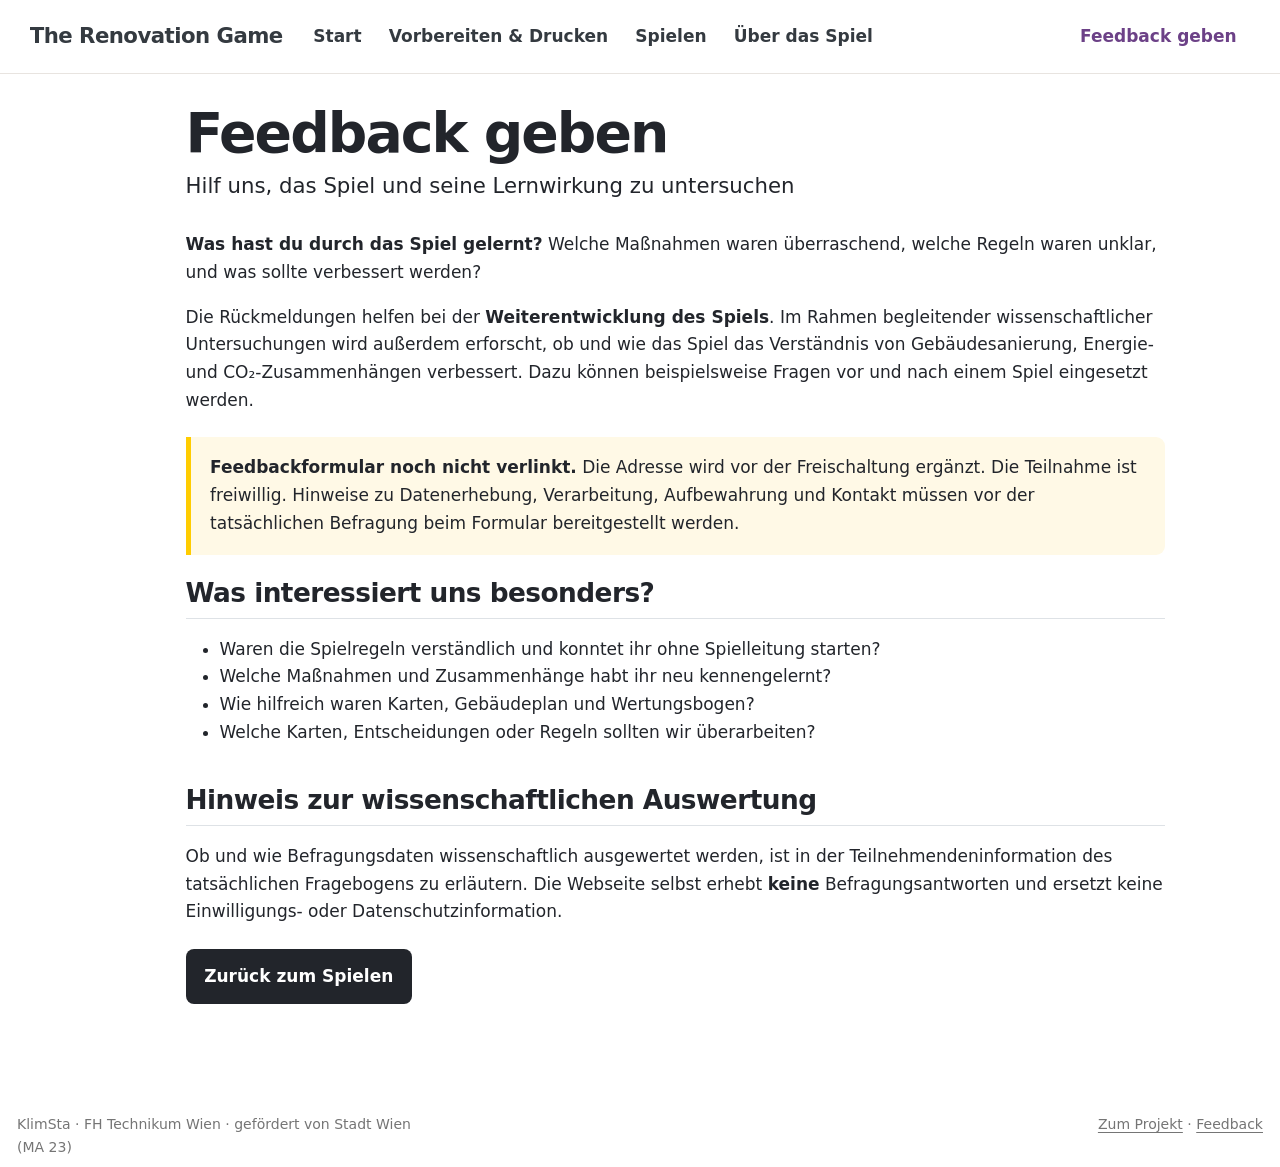
==== feedback.html @ 0b0e60f6 "Built site for gh-pages" ====
<!DOCTYPE html>
<html xmlns="http://www.w3.org/1999/xhtml" lang="en" xml:lang="en"><head>

<meta charset="utf-8">
<meta name="generator" content="quarto-1.10.19">

<meta name="viewport" content="width=device-width, initial-scale=1.0, user-scalable=yes">


<title>Feedback geben – The Renovation Game</title>
<style>
/* Default styles provided by pandoc.
** See https://pandoc.org/MANUAL.html#variables-for-html for config info.
*/
span.smallcaps{font-variant: small-caps;}
div.columns{display: flex; gap: 1.5em;}
div.column{flex: auto;}
@media screen {
div.columns{gap: min(4vw, 1.5em);}
div.column{overflow-x: auto;}
}
div.hanging-indent{margin-left: 1.5em; text-indent: -1.5em;}
ul.task-list{list-style: none;}
ul.task-list li input[type="checkbox"] {
  width: 0.8em;
  margin: 0 0.8em 0.2em -1em; /* quarto-specific, see https://github.com/quarto-dev/quarto-cli/issues/4556 */ 
  vertical-align: middle;
}
</style>


<script src="site_libs/quarto-nav/quarto-nav.js"></script>
<script src="site_libs/quarto-nav/headroom.min.js"></script>
<link href="./assets/img/favicon.png" rel="icon" type="image/png">
<script src="site_libs/clipboard/clipboard.min.js"></script>
<script src="site_libs/quarto-html/quarto.js" type="module"></script>
<script src="site_libs/quarto-html/tabsets/tabsets.js" type="module"></script>
<script src="site_libs/quarto-html/popper.min.js"></script>
<script src="site_libs/quarto-html/tippy.umd.min.js"></script>
<link href="site_libs/quarto-html/tippy.css" rel="stylesheet">
<link href="site_libs/quarto-html/quarto-syntax-highlighting-bf27225e3a48a9273f3daa8f8e829971.css" rel="stylesheet" id="quarto-text-highlighting-styles">
<script src="site_libs/bootstrap/bootstrap.min.js"></script>
<link href="site_libs/bootstrap/bootstrap-icons.css" rel="stylesheet">
<link href="site_libs/bootstrap/bootstrap-021c4d350c4dfd0afa9a704526275538.min.css" rel="stylesheet" append-hash="true" id="quarto-bootstrap" data-mode="light">
<script id="quarto-search-options" type="application/json">{
  "language": {
    "search-no-results-text": "No results",
    "search-matching-documents-text": "matching documents",
    "search-copy-link-title": "Copy link to search",
    "search-hide-matches-text": "Hide additional matches",
    "search-more-match-text": "more match in this document",
    "search-more-matches-text": "more matches in this document",
    "search-clear-button-title": "Clear",
    "search-text-placeholder": "",
    "search-detached-cancel-button-title": "Cancel",
    "search-submit-button-title": "Submit",
    "search-label": "Search"
  }
}</script>
<style>html{ scroll-behavior: smooth; }</style>


<link rel="stylesheet" href="styles.css">
</head>

<body class="nav-fixed fullcontent quarto-light">

<div id="quarto-search-results"></div>
  <header id="quarto-header" class="headroom fixed-top">
    <nav class="navbar navbar-expand-lg " data-bs-theme="dark">
      <div class="navbar-container container-fluid">
      <div class="navbar-brand-container mx-auto">
    <a class="navbar-brand" href="./index.html">
    <span class="navbar-title">The Renovation Game</span>
    </a>
  </div>
          <button class="navbar-toggler" type="button" data-bs-toggle="collapse" data-bs-target="#navbarCollapse" aria-controls="navbarCollapse" role="menu" aria-expanded="false" aria-label="Toggle navigation" onclick="if (window.quartoToggleHeadroom) { window.quartoToggleHeadroom(); }">
  <span class="navbar-toggler-icon"></span>
</button>
          <div class="collapse navbar-collapse" id="navbarCollapse">
            <ul class="navbar-nav navbar-nav-scroll me-auto">
  <li class="nav-item">
    <a class="nav-link" href="./index.html"> 
<span class="menu-text">Start</span></a>
  </li>  
  <li class="nav-item">
    <a class="nav-link" href="./vorbereiten.html"> 
<span class="menu-text">Vorbereiten &amp; Drucken</span></a>
  </li>  
  <li class="nav-item">
    <a class="nav-link" href="./spielen.html"> 
<span class="menu-text">Spielen</span></a>
  </li>  
  <li class="nav-item">
    <a class="nav-link" href="./ueber.html"> 
<span class="menu-text">Über das Spiel</span></a>
  </li>  
</ul>
            <ul class="navbar-nav navbar-nav-scroll ms-auto">
  <li class="nav-item">
    <a class="nav-link active" href="./feedback.html" aria-current="page"> 
<span class="menu-text">Feedback geben</span></a>
  </li>  
</ul>
          </div> <!-- /navcollapse -->
            <div class="quarto-navbar-tools">
</div>
      </div> <!-- /container-fluid -->
    </nav>
</header>
<!-- content -->
<div id="quarto-content" class="quarto-container page-columns page-rows-contents page-layout-article page-navbar">
<!-- sidebar -->
<!-- margin-sidebar -->
    
<!-- main -->
<main class="content" id="quarto-document-content">

<header id="title-block-header" class="quarto-title-block default">
<div class="quarto-title">
<h1 class="title">Feedback geben</h1>
<p class="subtitle lead">Hilf uns, das Spiel und seine Lernwirkung zu untersuchen</p>
</div>



<div class="quarto-title-meta">

    
  
    
  </div>
  


</header>


<p><strong>Was hast du durch das Spiel gelernt?</strong> Welche Maßnahmen waren überraschend, welche Regeln waren unklar, und was sollte verbessert werden?</p>
<p>Die Rückmeldungen helfen bei der <strong>Weiterentwicklung des Spiels</strong>. Im Rahmen begleitender wissenschaftlicher Untersuchungen wird außerdem erforscht, ob und wie das Spiel das Verständnis von Gebäudesanierung, Energie- und CO₂-Zusammenhängen verbessert. Dazu können beispielsweise Fragen vor und nach einem Spiel eingesetzt werden.</p>
<div class="note warning">
<strong>Feedbackformular noch nicht verlinkt.</strong> Die Adresse wird vor der Freischaltung ergänzt. Die Teilnahme ist freiwillig. Hinweise zu Datenerhebung, Verarbeitung, Aufbewahrung und Kontakt müssen vor der tatsächlichen Befragung beim Formular bereitgestellt werden.
</div>
<!-- REDAKTION: Die folgende Platzhalter-Box durch den echten Befragungslink ersetzen.
Beispiel: [Zum Feedbackfragebogen](https://...){.btn-game}
Nicht annehmen, dass Feedback anonym ist, bevor der Fragebogen datenschutzrechtlich geprüft wurde.
Bei Minderjährigen ggf. zusätzliche Anforderungen nach Ethik-/Datenschutzkonzept berücksichtigen. -->
<section id="was-interessiert-uns-besonders" class="level2">
<h2 data-anchor-id="was-interessiert-uns-besonders">Was interessiert uns besonders?</h2>
<ul>
<li>Waren die Spielregeln verständlich und konntet ihr ohne Spielleitung starten?</li>
<li>Welche Maßnahmen und Zusammenhänge habt ihr neu kennengelernt?</li>
<li>Wie hilfreich waren Karten, Gebäudeplan und Wertungsbogen?</li>
<li>Welche Karten, Entscheidungen oder Regeln sollten wir überarbeiten?</li>
</ul>
</section>
<section id="hinweis-zur-wissenschaftlichen-auswertung" class="level2">
<h2 data-anchor-id="hinweis-zur-wissenschaftlichen-auswertung">Hinweis zur wissenschaftlichen Auswertung</h2>
<p>Ob und wie Befragungsdaten wissenschaftlich ausgewertet werden, ist in der Teilnehmendeninformation des tatsächlichen Fragebogens zu erläutern. Die Webseite selbst erhebt <strong>keine</strong> Befragungsantworten und ersetzt keine Einwilligungs- oder Datenschutzinformation.</p>
<p><a href="spielen.html" class="btn-game alt">Zurück zum Spielen</a></p>


</section>

</main> <!-- /main -->
<script id="quarto-html-after-body" type="application/javascript">
  window.document.addEventListener("DOMContentLoaded", function (event) {
    const isCodeAnnotation = (el) => {
      for (const clz of el.classList) {
        if (clz.startsWith('code-annotation-')) {                     
          return true;
        }
      }
      return false;
    }
    const onCopySuccess = function(e) {
      // button target
      const button = e.trigger;
      // don't keep focus
      button.blur();
      // flash "checked"
      button.classList.add('code-copy-button-checked');
      var currentTitle = button.getAttribute("title");
      button.setAttribute("title", "Copied!");
      let tooltip;
      if (window.bootstrap) {
        button.setAttribute("data-bs-toggle", "tooltip");
        button.setAttribute("data-bs-placement", "left");
        button.setAttribute("data-bs-title", "Copied!");
        tooltip = new bootstrap.Tooltip(button, 
          { trigger: "manual", 
            customClass: "code-copy-button-tooltip",
            offset: [0, -8]});
        tooltip.show();    
      }
      setTimeout(function() {
        if (tooltip) {
          tooltip.hide();
          button.removeAttribute("data-bs-title");
          button.removeAttribute("data-bs-toggle");
          button.removeAttribute("data-bs-placement");
        }
        button.setAttribute("title", currentTitle);
        button.classList.remove('code-copy-button-checked');
      }, 1000);
      // clear code selection
      e.clearSelection();
    }
    const getTextToCopy = function(trigger) {
      const outerScaffold = trigger.parentElement.cloneNode(true);
      const codeEl = outerScaffold.querySelector('code');
      for (const childEl of codeEl.children) {
        if (isCodeAnnotation(childEl)) {
          childEl.remove();
        }
      }
      return codeEl.innerText;
    }
    const clipboard = new window.ClipboardJS('.code-copy-button:not([data-in-quarto-modal])', {
      text: getTextToCopy
    });
    clipboard.on('success', onCopySuccess);
    if (window.document.getElementById('quarto-embedded-source-code-modal')) {
      const clipboardModal = new window.ClipboardJS('.code-copy-button[data-in-quarto-modal]', {
        text: getTextToCopy,
        container: window.document.getElementById('quarto-embedded-source-code-modal')
      });
      clipboardModal.on('success', onCopySuccess);
    }
      var localhostRegex = new RegExp(/^(?:http|https):\/\/localhost\:?[0-9]*\//);
      var mailtoRegex = new RegExp(/^mailto:/);
        var filterRegex = new RegExp("https:\/\/simonschaluppe\.github\.io\/KlimSta-Brettspiel\/");
      var isInternal = (href) => {
          return filterRegex.test(href) || localhostRegex.test(href) || mailtoRegex.test(href);
      }
      // Inspect non-navigation links and adorn them if external
     var links = window.document.querySelectorAll('a[href]:not(.nav-link):not(.navbar-brand):not(.toc-action):not(.sidebar-link):not(.sidebar-item-toggle):not(.pagination-link):not(.no-external):not([aria-hidden]):not(.dropdown-item):not(.quarto-navigation-tool):not(.about-link)');
      for (var i=0; i<links.length; i++) {
        const link = links[i];
        if (!isInternal(link.href)) {
          // undo the damage that might have been done by quarto-nav.js in the case of
          // links that we want to consider external
          if (link.dataset.originalHref !== undefined) {
            link.href = link.dataset.originalHref;
          }
            // target, if specified
            link.setAttribute("target", "_blank");
            if (link.getAttribute("rel") === null) {
              link.setAttribute("rel", "noopener");
            }
        }
      }
    function tippyHover(el, contentFn, onTriggerFn, onUntriggerFn) {
      const config = {
        allowHTML: true,
        maxWidth: 500,
        delay: 100,
        arrow: false,
        appendTo: function(el) {
            return el.parentElement;
        },
        interactive: true,
        interactiveBorder: 10,
        theme: 'quarto',
        placement: 'bottom-start',
      };
      if (contentFn) {
        config.content = contentFn;
      }
      if (onTriggerFn) {
        config.onTrigger = onTriggerFn;
      }
      if (onUntriggerFn) {
        config.onUntrigger = onUntriggerFn;
      }
      window.tippy(el, config); 
    }
    const noterefs = window.document.querySelectorAll('a[role="doc-noteref"]');
    for (var i=0; i<noterefs.length; i++) {
      const ref = noterefs[i];
      tippyHover(ref, function() {
        // use id or data attribute instead here
        let href = ref.getAttribute('data-footnote-href') || ref.getAttribute('href');
        try { href = new URL(href).hash; } catch {}
        const id = href.replace(/^#\/?/, "");
        const note = window.document.getElementById(id);
        if (note) {
          return note.innerHTML;
        } else {
          return "";
        }
      });
    }
    const xrefs = window.document.querySelectorAll('a.quarto-xref');
    const processXRef = (id, note) => {
      // Strip column container classes
      const stripColumnClz = (el) => {
        el.classList.remove("page-full", "page-columns");
        if (el.children) {
          for (const child of el.children) {
            stripColumnClz(child);
          }
        }
      }
      stripColumnClz(note)
      if (id === null || id.startsWith('sec-')) {
        // Special case sections, only their first couple elements
        const container = document.createElement("div");
        if (note.children && note.children.length > 2) {
          container.appendChild(note.children[0].cloneNode(true));
          for (let i = 1; i < note.children.length; i++) {
            const child = note.children[i];
            if (child.tagName === "P" && child.innerText === "") {
              continue;
            } else {
              container.appendChild(child.cloneNode(true));
              break;
            }
          }
          if (window.Quarto?.typesetMath) {
            window.Quarto.typesetMath(container);
          }
          return container.innerHTML
        } else {
          if (window.Quarto?.typesetMath) {
            window.Quarto.typesetMath(note);
          }
          return note.innerHTML;
        }
      } else {
        // Remove any anchor links if they are present
        const anchorLink = note.querySelector('a.anchorjs-link');
        if (anchorLink) {
          anchorLink.remove();
        }
        if (window.Quarto?.typesetMath) {
          window.Quarto.typesetMath(note);
        }
        if (note.classList.contains("callout")) {
          return note.outerHTML;
        } else {
          return note.innerHTML;
        }
      }
    }
    for (var i=0; i<xrefs.length; i++) {
      const xref = xrefs[i];
      tippyHover(xref, undefined, function(instance) {
        instance.disable();
        let url = xref.getAttribute('href');
        let hash = undefined; 
        if (url.startsWith('#')) {
          hash = url;
        } else {
          try { hash = new URL(url).hash; } catch {}
        }
        if (hash) {
          const id = hash.replace(/^#\/?/, "");
          const note = window.document.getElementById(id);
          if (note !== null) {
            try {
              const html = processXRef(id, note.cloneNode(true));
              instance.setContent(html);
            } finally {
              instance.enable();
              instance.show();
            }
          } else {
            // See if we can fetch this
            fetch(url.split('#')[0])
            .then(res => res.text())
            .then(html => {
              const parser = new DOMParser();
              const htmlDoc = parser.parseFromString(html, "text/html");
              const note = htmlDoc.getElementById(id);
              if (note !== null) {
                const html = processXRef(id, note);
                instance.setContent(html);
              } 
            }).finally(() => {
              instance.enable();
              instance.show();
            });
          }
        } else {
          // See if we can fetch a full url (with no hash to target)
          // This is a special case and we should probably do some content thinning / targeting
          fetch(url)
          .then(res => res.text())
          .then(html => {
            const parser = new DOMParser();
            const htmlDoc = parser.parseFromString(html, "text/html");
            const note = htmlDoc.querySelector('main.content');
            if (note !== null) {
              // This should only happen for chapter cross references
              // (since there is no id in the URL)
              // remove the first header
              if (note.children.length > 0 && note.children[0].tagName === "HEADER") {
                note.children[0].remove();
              }
              const html = processXRef(null, note);
              instance.setContent(html);
            } 
          }).finally(() => {
            instance.enable();
            instance.show();
          });
        }
      }, function(instance) {
      });
    }
        let selectedAnnoteEl;
        const selectorForAnnotation = ( cell, annotation) => {
          let cellAttr = 'data-code-cell="' + cell + '"';
          let lineAttr = 'data-code-annotation="' +  annotation + '"';
          const selector = 'span[' + cellAttr + '][' + lineAttr + ']';
          return selector;
        }
        const selectCodeLines = (annoteEl) => {
          const doc = window.document;
          const targetCell = annoteEl.getAttribute("data-target-cell");
          const targetAnnotation = annoteEl.getAttribute("data-target-annotation");
          const annoteSpan = window.document.querySelector(selectorForAnnotation(targetCell, targetAnnotation));
          const lines = annoteSpan.getAttribute("data-code-lines").split(",");
          const lineIds = lines.map((line) => {
            return targetCell + "-" + line;
          })
          let top = null;
          let height = null;
          let parent = null;
          if (lineIds.length > 0) {
              //compute the position of the single el (top and bottom and make a div)
              const el = window.document.getElementById(lineIds[0]);
              top = el.offsetTop;
              height = el.offsetHeight;
              parent = el.parentElement.parentElement;
            if (lineIds.length > 1) {
              const lastEl = window.document.getElementById(lineIds[lineIds.length - 1]);
              const bottom = lastEl.offsetTop + lastEl.offsetHeight;
              height = bottom - top;
            }
            if (top !== null && height !== null && parent !== null) {
              // cook up a div (if necessary) and position it 
              let div = window.document.getElementById("code-annotation-line-highlight");
              if (div === null) {
                div = window.document.createElement("div");
                div.setAttribute("id", "code-annotation-line-highlight");
                div.style.position = 'absolute';
                parent.appendChild(div);
              }
              div.style.top = top - 2 + "px";
              div.style.height = height + 4 + "px";
              div.style.left = 0;
              let gutterDiv = window.document.getElementById("code-annotation-line-highlight-gutter");
              if (gutterDiv === null) {
                gutterDiv = window.document.createElement("div");
                gutterDiv.setAttribute("id", "code-annotation-line-highlight-gutter");
                gutterDiv.style.position = 'absolute';
                const codeCell = window.document.getElementById(targetCell);
                const gutter = codeCell.querySelector('.code-annotation-gutter');
                gutter.appendChild(gutterDiv);
              }
              gutterDiv.style.top = top - 2 + "px";
              gutterDiv.style.height = height + 4 + "px";
            }
            selectedAnnoteEl = annoteEl;
          }
        };
        const unselectCodeLines = () => {
          const elementsIds = ["code-annotation-line-highlight", "code-annotation-line-highlight-gutter"];
          elementsIds.forEach((elId) => {
            const div = window.document.getElementById(elId);
            if (div) {
              div.remove();
            }
          });
          selectedAnnoteEl = undefined;
        };
          // Handle positioning of the toggle
      window.addEventListener(
        "resize",
        throttle(() => {
          elRect = undefined;
          if (selectedAnnoteEl) {
            selectCodeLines(selectedAnnoteEl);
          }
        }, 10)
      );
      function throttle(fn, ms) {
      let throttle = false;
      let timer;
        return (...args) => {
          if(!throttle) { // first call gets through
              fn.apply(this, args);
              throttle = true;
          } else { // all the others get throttled
              if(timer) clearTimeout(timer); // cancel #2
              timer = setTimeout(() => {
                fn.apply(this, args);
                timer = throttle = false;
              }, ms);
          }
        };
      }
        // Attach click handler to the DT
        const annoteDls = window.document.querySelectorAll('dt[data-target-cell]');
        for (const annoteDlNode of annoteDls) {
          annoteDlNode.addEventListener('click', (event) => {
            const clickedEl = event.target;
            if (clickedEl !== selectedAnnoteEl) {
              unselectCodeLines();
              const activeEl = window.document.querySelector('dt[data-target-cell].code-annotation-active');
              if (activeEl) {
                activeEl.classList.remove('code-annotation-active');
              }
              selectCodeLines(clickedEl);
              clickedEl.classList.add('code-annotation-active');
            } else {
              // Unselect the line
              unselectCodeLines();
              clickedEl.classList.remove('code-annotation-active');
            }
          });
        }
    const findCites = (el) => {
      const parentEl = el.parentElement;
      if (parentEl) {
        const cites = parentEl.dataset.cites;
        if (cites) {
          return {
            el,
            cites: cites.split(' ')
          };
        } else {
          return findCites(el.parentElement)
        }
      } else {
        return undefined;
      }
    };
    var bibliorefs = window.document.querySelectorAll('a[role="doc-biblioref"]');
    for (var i=0; i<bibliorefs.length; i++) {
      const ref = bibliorefs[i];
      const citeInfo = findCites(ref);
      if (citeInfo) {
        tippyHover(citeInfo.el, function() {
          var popup = window.document.createElement('div');
          citeInfo.cites.forEach(function(cite) {
            var citeDiv = window.document.createElement('div');
            citeDiv.classList.add('hanging-indent');
            citeDiv.classList.add('csl-entry');
            var biblioDiv = window.document.getElementById('ref-' + cite);
            if (biblioDiv) {
              citeDiv.innerHTML = biblioDiv.innerHTML;
            }
            popup.appendChild(citeDiv);
          });
          return popup.innerHTML;
        });
      }
    }
  });
  </script>
</div> <!-- /content -->
<footer class="footer">
  <div class="nav-footer">
    <div class="nav-footer-left">
<p>KlimSta · FH Technikum Wien · gefördert von Stadt Wien (MA 23)</p>
</div>   
    <div class="nav-footer-center">
      &nbsp;
    </div>
    <div class="nav-footer-right">
<p><a href="./ueber.html">Zum Projekt</a> · <a href="./feedback.html">Feedback</a></p>
</div>
  </div>
</footer>




<script src="site_libs/quarto-html/zenscroll-min.js"></script>
</body></html>
---- site_libs/quarto-html/tippy.css ----
.tippy-box[data-animation=fade][data-state=hidden]{opacity:0}[data-tippy-root]{max-width:calc(100vw - 10px)}.tippy-box{position:relative;background-color:#333;color:#fff;border-radius:4px;font-size:14px;line-height:1.4;white-space:normal;outline:0;transition-property:transform,visibility,opacity}.tippy-box[data-placement^=top]>.tippy-arrow{bottom:0}.tippy-box[data-placement^=top]>.tippy-arrow:before{bottom:-7px;left:0;border-width:8px 8px 0;border-top-color:initial;transform-origin:center top}.tippy-box[data-placement^=bottom]>.tippy-arrow{top:0}.tippy-box[data-placement^=bottom]>.tippy-arrow:before{top:-7px;left:0;border-width:0 8px 8px;border-bottom-color:initial;transform-origin:center bottom}.tippy-box[data-placement^=left]>.tippy-arrow{right:0}.tippy-box[data-placement^=left]>.tippy-arrow:before{border-width:8px 0 8px 8px;border-left-color:initial;right:-7px;transform-origin:center left}.tippy-box[data-placement^=right]>.tippy-arrow{left:0}.tippy-box[data-placement^=right]>.tippy-arrow:before{left:-7px;border-width:8px 8px 8px 0;border-right-color:initial;transform-origin:center right}.tippy-box[data-inertia][data-state=visible]{transition-timing-function:cubic-bezier(.54,1.5,.38,1.11)}.tippy-arrow{width:16px;height:16px;color:#333}.tippy-arrow:before{content:"";position:absolute;border-color:transparent;border-style:solid}.tippy-content{position:relative;padding:5px 9px;z-index:1}
---- site_libs/quarto-html/quarto-syntax-highlighting-bf27225e3a48a9273f3daa8f8e829971.css ----
/* quarto syntax highlight colors */
:root {
  --quarto-hl-ot-color: #003B4F;
  --quarto-hl-at-color: #657422;
  --quarto-hl-ss-color: #20794D;
  --quarto-hl-an-color: #5E5E5E;
  --quarto-hl-fu-color: #4758AB;
  --quarto-hl-st-color: #20794D;
  --quarto-hl-cf-color: #003B4F;
  --quarto-hl-op-color: #5E5E5E;
  --quarto-hl-er-color: #AD0000;
  --quarto-hl-bn-color: #AD0000;
  --quarto-hl-al-color: #AD0000;
  --quarto-hl-va-color: #111111;
  --quarto-hl-bu-color: inherit;
  --quarto-hl-ex-color: inherit;
  --quarto-hl-pp-color: #AD0000;
  --quarto-hl-in-color: #5E5E5E;
  --quarto-hl-vs-color: #20794D;
  --quarto-hl-wa-color: #5E5E5E;
  --quarto-hl-do-color: #5E5E5E;
  --quarto-hl-im-color: #00769E;
  --quarto-hl-ch-color: #20794D;
  --quarto-hl-dt-color: #AD0000;
  --quarto-hl-fl-color: #AD0000;
  --quarto-hl-co-color: #5E5E5E;
  --quarto-hl-cv-color: #5E5E5E;
  --quarto-hl-cn-color: #8f5902;
  --quarto-hl-sc-color: #5E5E5E;
  --quarto-hl-dv-color: #AD0000;
  --quarto-hl-kw-color: #003B4F;
}

/* other quarto variables */
:root {
  --quarto-font-monospace: SFMono-Regular, Menlo, Monaco, Consolas, "Liberation Mono", "Courier New", monospace;
}

/* syntax highlight based on Pandoc's rules */
pre > code.sourceCode > span {
  color: #003B4F;
}

code.sourceCode > span {
  color: #003B4F;
}

div.sourceCode,
div.sourceCode pre.sourceCode {
  color: #003B4F;
}

/* Normal */
code span {
  color: #003B4F;
}

/* Alert */
code span.al {
  color: #AD0000;
  font-style: inherit;
}

/* Annotation */
code span.an {
  color: #5E5E5E;
  font-style: inherit;
}

/* Attribute */
code span.at {
  color: #657422;
  font-style: inherit;
}

/* BaseN */
code span.bn {
  color: #AD0000;
  font-style: inherit;
}

/* BuiltIn */
code span.bu {
  font-style: inherit;
}

/* ControlFlow */
code span.cf {
  color: #003B4F;
  font-weight: bold;
  font-style: inherit;
}

/* Char */
code span.ch {
  color: #20794D;
  font-style: inherit;
}

/* Constant */
code span.cn {
  color: #8f5902;
  font-style: inherit;
}

/* Comment */
code span.co {
  color: #5E5E5E;
  font-style: inherit;
}

/* CommentVar */
code span.cv {
  color: #5E5E5E;
  font-style: italic;
}

/* Documentation */
code span.do {
  color: #5E5E5E;
  font-style: italic;
}

/* DataType */
code span.dt {
  color: #AD0000;
  font-style: inherit;
}

/* DecVal */
code span.dv {
  color: #AD0000;
  font-style: inherit;
}

/* Error */
code span.er {
  color: #AD0000;
  font-style: inherit;
}

/* Extension */
code span.ex {
  font-style: inherit;
}

/* Float */
code span.fl {
  color: #AD0000;
  font-style: inherit;
}

/* Function */
code span.fu {
  color: #4758AB;
  font-style: inherit;
}

/* Import */
code span.im {
  color: #00769E;
  font-style: inherit;
}

/* Information */
code span.in {
  color: #5E5E5E;
  font-style: inherit;
}

/* Keyword */
code span.kw {
  color: #003B4F;
  font-weight: bold;
  font-style: inherit;
}

/* Operator */
code span.op {
  color: #5E5E5E;
  font-style: inherit;
}

/* Other */
code span.ot {
  color: #003B4F;
  font-style: inherit;
}

/* Preprocessor */
code span.pp {
  color: #AD0000;
  font-style: inherit;
}

/* SpecialChar */
code span.sc {
  color: #5E5E5E;
  font-style: inherit;
}

/* SpecialString */
code span.ss {
  color: #20794D;
  font-style: inherit;
}

/* String */
code span.st {
  color: #20794D;
  font-style: inherit;
}

/* Variable */
code span.va {
  color: #111111;
  font-style: inherit;
}

/* VerbatimString */
code span.vs {
  color: #20794D;
  font-style: inherit;
}

/* Warning */
code span.wa {
  color: #5E5E5E;
  font-style: italic;
}

.prevent-inlining {
  content: "</";
}

/*# sourceMappingURL=8be38f48d34c45af72792cbd699585e7.css.map */
---- styles.css ----
:root {
  --cl-ink: #22252b;
  --cl-violet: #6c4187;
  --cl-blue: #009bd2;
  --cl-red: #e94a49;
  --cl-green: #93c355;
  --cl-yellow: #ffcc00;
  --cl-pink: #ee77a0;
  --cl-brown: #7a484a;
  --cl-cream: #faf8f4;
  --cl-line: #e8e4e0;
}
* { box-sizing: border-box; }
body { color: var(--cl-ink); background: #fff; font-family: system-ui, -apple-system, 'Segoe UI', Arial, sans-serif; line-height: 1.63; }
#quarto-content { overflow-wrap: break-word; }
#quarto-header { border-bottom: 1px solid var(--cl-line); background: white; }
.navbar { box-shadow: none; background: white !important; }
.navbar-brand { font-weight: 850; letter-spacing: -.025em; }
.navbar .nav-link { font-weight: 600; padding: .8rem !important; }
.navbar .nav-link:hover, .navbar .nav-link.active { color: var(--cl-violet) !important; }
.navbar .navbar-nav:last-child .nav-link { color: var(--cl-violet); font-weight: 800; }
.quarto-title-block { margin-bottom: 1.3rem; }
#title-block-header .title { font-size: clamp(2rem, 5vw, 3.25rem); line-height: 1.1; font-weight: 850; letter-spacing: -.035em; }
h1,h2,h3 { line-height:1.2; letter-spacing:-.02em; font-weight: 800; }
h2 { margin-top: 2.25rem; font-size: 1.55rem; }
h3 { font-size: 1.16rem; margin-top: 1.4rem; }
a { color: #574079; }
a:hover { color: #3b225a; }
.quarto-page-footer { font-size: .84rem; color: #58545d; }
.quarto-page-footer a { color: #625471; }
.hero-title { font-weight: 900; font-size: clamp(2.7rem,7vw,5rem); line-height: 1.04; letter-spacing: -.06em; max-width: 14ch; }
.lead-intro { font-size: clamp(1.15rem,2.8vw,1.38rem); line-height:1.55; max-width: 54rem; }
.hero-art { display: block; width: 100%; height: auto; border-radius: 17px; margin: 1.2rem 0; }
.kicker { letter-spacing:.1em; font-size:.77rem; font-weight:900; color:var(--cl-violet); text-transform:uppercase; }
.fact-strip { display:flex; gap:.65rem; flex-wrap:wrap; margin:1.35rem 0; }
.fact-strip span { background:#f4f1f7; padding:.5rem .85rem; border-radius:999px; font-size:.9rem; font-weight:750; }
.action-grid {display:grid; grid-template-columns: repeat(2,minmax(0,1fr)); gap:1rem; margin:1.35rem 0 1.75rem;}
.action { display:block; color:var(--cl-ink)!important; text-decoration:none; border:1px solid var(--cl-line); border-radius:15px; padding:1.25rem; transition:transform .15s,border-color .15s; min-width:0;}
.action:hover { transform:translateY(-2px); border-color:var(--cl-violet); }
.action strong { display:block; font-size:1.1rem; margin-bottom:.3rem; }
.action small { display:block; color:#555; font-size:.95rem; }
.action.violet {border-top:7px solid var(--cl-violet);} .action.blue {border-top:7px solid var(--cl-blue);} .action.green {border-top:7px solid var(--cl-green);} .action.red {border-top:7px solid var(--cl-red);}
.btn-game { display:inline-block; text-decoration:none; border-radius:8px; padding:.82rem 1.1rem; background:var(--cl-violet); color:white!important; font-weight:850; margin:.35rem .45rem .35rem 0; }
.btn-game:hover { background:#50316b; color:white!important; }
.btn-game.alt { background:var(--cl-ink); }
.step-grid {display:grid; grid-template-columns:repeat(4,minmax(0,1fr));gap:.7rem;margin:1rem 0 1.5rem;}
.step { background:var(--cl-cream);padding:1rem;border-radius:10px; border-top:6px solid var(--cl-violet); min-width:0; }
.step:nth-child(2) {border-color:var(--cl-blue);} .step:nth-child(3) {border-color:var(--cl-red);} .step:nth-child(4) {border-color:var(--cl-green);}
.step .number {font-weight:900;font-size:1.55rem;display:block;}
.step strong {display:block;}
.note { padding:1rem 1.15rem; margin:1.35rem 0; border-left:5px solid var(--cl-blue); background:#f2f9fc; border-radius:0 9px 9px 0; }
.note.warning { background:#fff9e6; border-color:#ffcc00; }
.note.green { background:#f4f9ed; border-color:var(--cl-green); }
.download-list { display:grid; gap:.7rem; }
.download-row { display:flex; justify-content:space-between;align-items:center;gap:1rem;padding:1rem;border:1px solid var(--cl-line);border-radius:11px; }
.download-row .summary {flex:1;min-width:0;}
.download-row .summary strong {display:block;font-size:1.03rem;}
.download-row .summary span {display:block;color:#666;font-size:.9rem;}
.download-row a { white-space:nowrap; font-weight:800; }
.example-cards { max-width:900px;width:100%;display:block; margin:1rem auto; }
.board-preview {width:100%; border-radius:6px; border:1px solid var(--cl-line);}
.split {display:grid; grid-template-columns:repeat(2,minmax(0,1fr)); gap:1rem; margin:1.2rem 0;}
.split > div {min-width:0;}
fieldset {border:none;}
#quarto-content table {font-size:.96rem;}
#quarto-content table th {background:#f4f1f7;}
.qr-view { min-height: min(89vh,1000px); display:grid; grid-template-columns:minmax(0,1fr) minmax(300px,570px); align-items:center;gap:3rem; padding: 1.2rem 3rem; }
.qr-title {font-size:clamp(3rem,6vw,5.6rem);font-weight:900;letter-spacing:-.055em;line-height:1.06;}
.qr-view p {font-size:clamp(1.3rem,2.3vw,1.95rem);}
.qr-view .qr-image {width:100%;height:auto;background:white;max-width:600px;}
.qr-url { font-size:clamp(.8rem,1.7vw,1.22rem); overflow-wrap:anywhere;color:#555; }
.qr-hint {font-size:.9rem;color:#555;margin-top:1rem;}
/* Projector view: hide site chrome only on the dedicated QR page */
body:has(.qr-view) #quarto-header,
body:has(.qr-view) #quarto-footer,
body:has(.qr-view) #title-block-header {display:none;}
body:has(.qr-view) #quarto-content {padding-top:0;}
body:has(.qr-view) main.content {margin-top:0;}
@media(max-width:820px){
  .navbar .nav-link {padding:.6rem !important;}
  .action-grid,.split {grid-template-columns:1fr;}
  .step-grid {grid-template-columns:repeat(2,minmax(0,1fr));}
  .qr-view {grid-template-columns:1fr;text-align:center;padding:1rem;gap:.8rem;}
  .qr-view .qr-image{max-width:350px;margin:auto;}
}
@media(max-width:540px){
  body {font-size:1.04rem;}
  .action-grid,.step-grid{grid-template-columns:1fr;}
  .download-row {align-items:stretch;flex-direction:column;}
  .download-row a {align-self:flex-start;}
  .hero-art {border-radius:8px;}
  .fact-strip span {font-size:.82rem;}
  .qr-view {min-height:94vh;}
}
@media print {
  .navbar, .quarto-page-footer {display:none !important;}
  .action-grid,.step-grid{break-inside:avoid;}
}
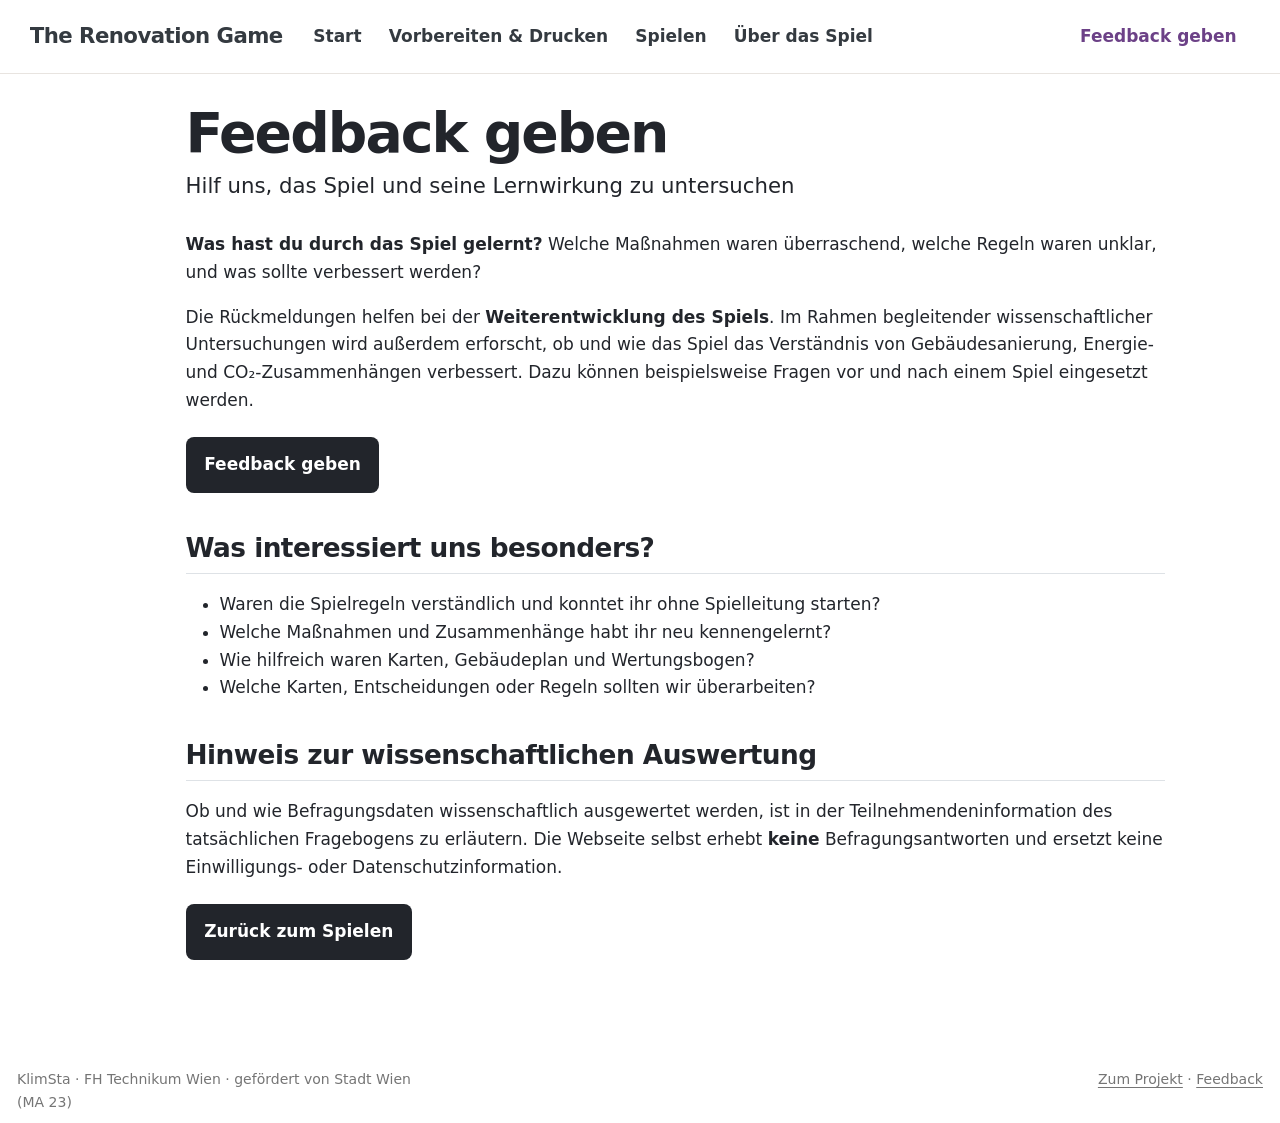
==== commit 3710dc6a: "Built site for gh-pages" ====
--- a/feedback.html
+++ b/feedback.html
@@ -138,9 +138,7 @@
 
 <p><strong>Was hast du durch das Spiel gelernt?</strong> Welche Maßnahmen waren überraschend, welche Regeln waren unklar, und was sollte verbessert werden?</p>
 <p>Die Rückmeldungen helfen bei der <strong>Weiterentwicklung des Spiels</strong>. Im Rahmen begleitender wissenschaftlicher Untersuchungen wird außerdem erforscht, ob und wie das Spiel das Verständnis von Gebäudesanierung, Energie- und CO₂-Zusammenhängen verbessert. Dazu können beispielsweise Fragen vor und nach einem Spiel eingesetzt werden.</p>
-<div class="note warning">
-<strong>Feedbackformular noch nicht verlinkt.</strong> Die Adresse wird vor der Freischaltung ergänzt. Die Teilnahme ist freiwillig. Hinweise zu Datenerhebung, Verarbeitung, Aufbewahrung und Kontakt müssen vor der tatsächlichen Befragung beim Formular bereitgestellt werden.
-</div>
+<p><a href="https://forms.cloud.microsoft/e/FMbJumRG4W" class="btn-game alt">Feedback geben</a></p>
 <!-- REDAKTION: Die folgende Platzhalter-Box durch den echten Befragungslink ersetzen.
 Beispiel: [Zum Feedbackfragebogen](https://...){.btn-game}
 Nicht annehmen, dass Feedback anonym ist, bevor der Fragebogen datenschutzrechtlich geprüft wurde.
